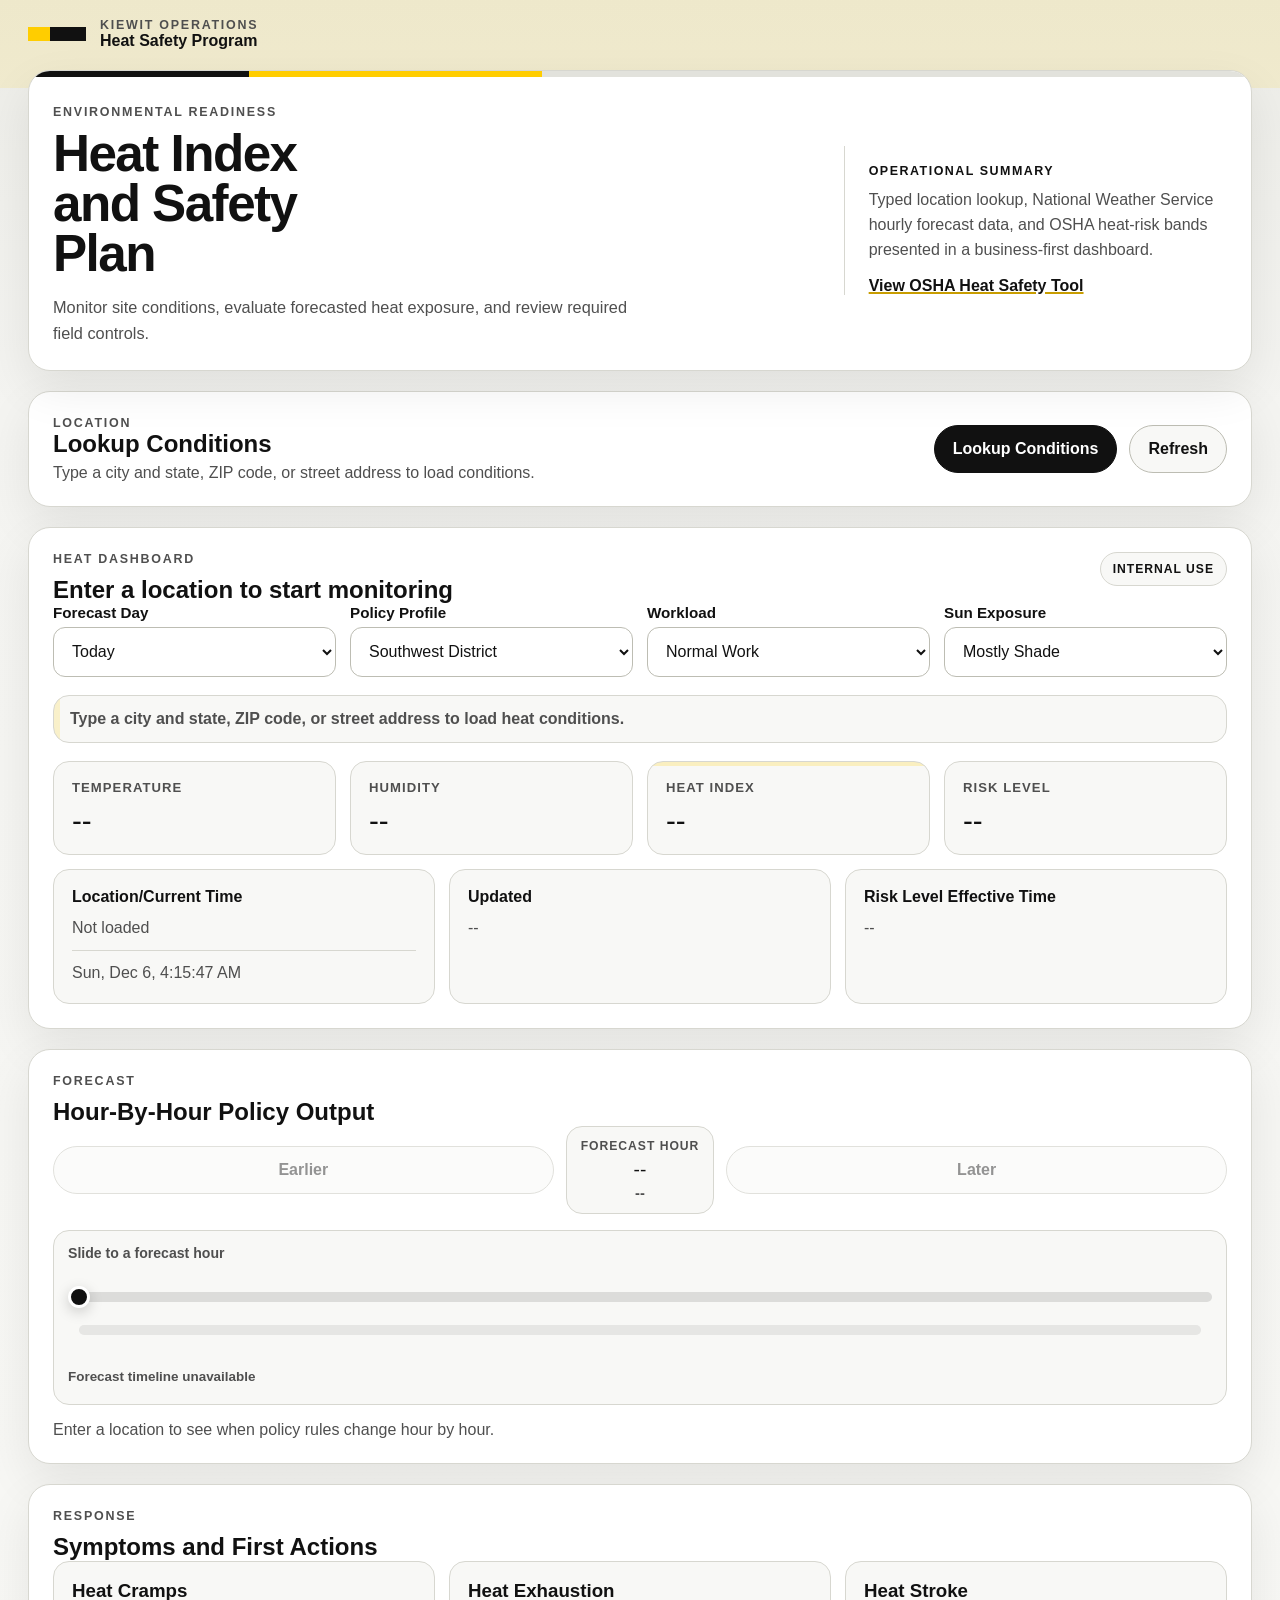
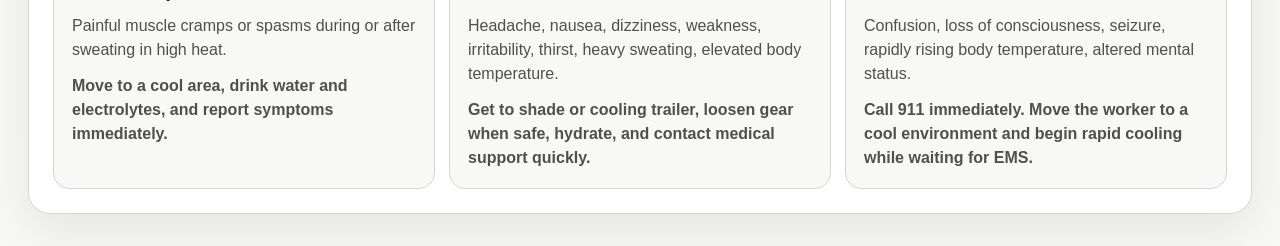
==== index.html @ 837e167f "Rename index-kiewit.html to index.html" ====
<!DOCTYPE html>
<html lang="en">
<head>
  <meta charset="UTF-8">
  <meta name="viewport" content="width=device-width, initial-scale=1.0">
  <title>Kiewit Heat Index Tool</title>
  <link rel="preconnect" href="https://api.weather.gov">
  <link rel="stylesheet" href="styles-kiewit.css">
</head>
<body>
  <div class="site-frame">
    <header class="topbar">
      <div class="topbar-mark" aria-hidden="true"></div>
      <div class="topbar-copy">
        <p class="topbar-kicker">Kiewit Operations</p>
        <p class="topbar-title">Heat Safety Program</p>
      </div>
    </header>

    <div class="page-shell">
      <header class="hero panel">
        <div class="hero-copy-block">
          <p class="eyebrow">Environmental Readiness</p>
          <h1>Heat Index and Safety Plan</h1>
          <p class="hero-copy">
            Monitor site conditions, evaluate forecasted heat exposure, and review required field controls.
          </p>
        </div>
        <aside class="hero-aside" aria-label="Program summary">
          <p class="hero-aside-label">Operational Summary</p>
          <p class="hero-aside-copy">
            Typed location lookup, National Weather Service hourly forecast data, and OSHA heat-risk
            bands presented in a business-first dashboard.
          </p>
          <a href="https://www.osha.gov/heat/heat-app" target="_blank" rel="noreferrer">View OSHA Heat Safety Tool</a>
        </aside>
      </header>

      <main class="app-grid">
        <section class="lookup-launcher panel">
          <div class="lookup-launcher-copy">
            <div>
              <p class="eyebrow">Location</p>
              <h2>Lookup Conditions</h2>
            </div>
            <p id="lookupMessage">Type a city and state, ZIP code, or street address to load conditions.</p>
          </div>
          <div class="lookup-launcher-actions">
            <button id="openLookupModalButton" type="button" class="primary-button">Lookup Conditions</button>
            <button id="refreshButton" class="secondary-button" type="button">Refresh</button>
          </div>
        </section>

        <section class="panel dashboard-panel">
          <div class="panel-head">
            <div>
              <p class="eyebrow">Heat Dashboard</p>
              <h2 id="welcomeTitle">Enter a location to start monitoring</h2>
            </div>
            <span class="status-pill">Internal Use</span>
          </div>

          <div class="controls-grid">
            <label id="forecastDayField">
              <span>Forecast Day</span>
              <select id="forecastDaySelect">
                <option value="today" selected>Today</option>
                <option value="tomorrow">Tomorrow</option>
              </select>
            </label>

            <label>
              <span>Policy Profile</span>
              <select id="policySelect">
                <option value="sop052">Southwest District</option>
                <option value="taxiway">Taxiway U</option>
              </select>
            </label>

            <label>
              <span>Workload</span>
              <select id="workloadSelect">
                <option value="light">Light Work</option>
                <option value="moderate" selected>Normal Work</option>
                <option value="heavy">Heavy Work</option>
              </select>
            </label>

            <label>
              <span>Sun Exposure</span>
              <select id="sunSelect">
                <option value="shade" selected>Mostly Shade</option>
                <option value="sun">Direct Sun</option>
              </select>
            </label>
          </div>

          <div class="status-banner" id="statusBanner">
            Type a city and state, ZIP code, or street address to load heat conditions.
          </div>

          <div class="metric-grid">
            <article class="metric-card">
              <p class="metric-label">Temperature</p>
              <p class="metric-value" id="temperatureValue">--</p>
            </article>
            <article class="metric-card">
              <p class="metric-label">Humidity</p>
              <p class="metric-value" id="humidityValue">--</p>
            </article>
            <article class="metric-card metric-card-focus">
              <p class="metric-label">Heat Index</p>
              <p class="metric-value" id="heatIndexValue">--</p>
            </article>
            <article class="metric-card">
              <p class="metric-label">Risk Level</p>
              <p class="metric-value" id="riskLevelValue">--</p>
            </article>
          </div>

          <div class="meta-grid">
            <article class="meta-card">
              <h3>Location/Current Time</h3>
              <p id="locationValue">Not loaded</p>
              <p id="currentTimeValue" class="meta-secondary">--</p>
            </article>
            <article class="meta-card">
              <h3>Updated</h3>
              <p id="updatedValue">--</p>
            </article>
            <article class="meta-card">
              <h3>Risk Level Effective Time</h3>
              <p id="sourceValue">--</p>
            </article>
          </div>
        </section>

        <section class="panel timeline-panel">
          <div class="panel-head">
            <div>
              <p class="eyebrow">Forecast</p>
              <h2>Hour-By-Hour Policy Output</h2>
            </div>
          </div>

          <div class="timeline-toolbar" aria-label="Forecast hour navigation">
            <button id="timelinePrevButton" class="secondary-button timeline-nav-button" type="button">Earlier</button>
            <div class="timeline-position">
              <p class="timeline-position-label">Forecast Hour</p>
              <p id="timelinePositionValue" class="timeline-position-value">--</p>
              <p id="timelineCountValue" class="timeline-count">--</p>
            </div>
            <button id="timelineNextButton" class="secondary-button timeline-nav-button" type="button">Later</button>
          </div>

          <label class="timeline-slider-wrap" for="timelineSlider">
            <span class="timeline-slider-label">Slide to a forecast hour</span>
            <input id="timelineSlider" class="timeline-slider" type="range" min="0" max="0" step="1" value="0">
            <div id="timelineSliderMarkers" class="timeline-slider-markers" aria-hidden="true"></div>
            <div id="timelineSliderLabels" class="timeline-slider-labels" aria-hidden="true"></div>
            <span id="timelineSliderHint" class="timeline-slider-hint">Forecast timeline unavailable</span>
          </label>

          <div id="timelineContent" class="timeline-content">
            <p class="empty-state">Enter a location to see when policy rules change hour by hour.</p>
          </div>
        </section>

        <section class="panel emergency-panel">
          <div class="panel-head">
            <div>
              <p class="eyebrow">Response</p>
              <h2>Symptoms and First Actions</h2>
            </div>
          </div>

          <div class="symptom-grid" id="symptomGrid"></div>
        </section>
      </main>
    </div>
  </div>

  <div id="lookupModal" class="modal-shell hidden" role="dialog" aria-modal="true" aria-labelledby="lookupModalTitle">
    <div id="lookupModalBackdrop" class="modal-backdrop"></div>
    <section class="modal-card">
      <div class="panel-head modal-head">
        <div>
          <p class="eyebrow">Location</p>
          <h2 id="lookupModalTitle">Lookup Conditions</h2>
        </div>
        <button id="closeLookupModalButton" type="button" class="secondary-button modal-close-button" aria-label="Close location lookup">Close</button>
      </div>

      <form id="locationForm" class="stack-form">
        <label>
          <span>Location</span>
          <input id="locationInput" name="location" type="text" placeholder="Enter zip code, city and state, or street address" required>
        </label>

        <button id="lookupButton" type="submit" class="primary-button">Check Heat Conditions</button>
      </form>

      <div class="modal-help">
        <span class="status-pill">No Login Required</span>
      </div>
    </section>
  </div>

  <template id="symptomTemplate">
    <article class="symptom-card">
      <h3></h3>
      <p class="symptom-signs"></p>
      <p class="symptom-actions"></p>
    </article>
  </template>

  <template id="timelineTemplate">
    <article class="timeline-card">
      <div class="timeline-top">
        <div>
          <h3 class="timeline-time"></h3>
          <p class="timeline-forecast"></p>
        </div>
        <span class="timeline-badge"></span>
      </div>
      <div class="timeline-metrics"></div>
      <ul class="timeline-actions"></ul>
    </article>
  </template>

  <script src="app.js"></script>
</body>
</html>
---- styles-kiewit.css ----
:root {
  --bg: #f4f4f1;
  --surface: #ffffff;
  --surface-alt: #f8f8f6;
  --surface-strong: #efefeb;
  --ink: #111111;
  --muted: #4f4f4f;
  --line: #d7d7d0;
  --line-strong: #bdbdb3;
  --brand: #ffcd00;
  --brand-deep: #c89d00;
  --shadow: 0 18px 48px rgba(0, 0, 0, 0.08);
  --radius-lg: 22px;
  --radius-md: 16px;
  --radius-sm: 12px;
  --font-display: "Segoe UI Semibold", "Arial", sans-serif;
  --font-body: "Segoe UI", "Arial", sans-serif;
}

* {
  box-sizing: border-box;
}

html {
  background: #e9e9e3;
}

body {
  margin: 0;
  min-height: 100vh;
  font-family: var(--font-body);
  color: var(--ink);
  background:
    linear-gradient(180deg, rgba(255, 205, 0, 0.12) 0, rgba(255, 205, 0, 0.12) 88px, transparent 88px),
    linear-gradient(180deg, #ecece7 0%, var(--bg) 22%, #f8f8f5 100%);
}

body.modal-open {
  overflow: hidden;
}

.site-frame {
  min-height: 100vh;
}

.topbar {
  display: flex;
  align-items: center;
  gap: 14px;
  padding: 18px 28px 0;
  max-width: 1400px;
  margin: 0 auto;
}

.topbar-mark {
  width: 58px;
  height: 14px;
  background: var(--ink);
  box-shadow: inset 22px 0 0 var(--brand);
}

.topbar-copy p {
  margin: 0;
}

.topbar-kicker {
  font-size: 0.78rem;
  text-transform: uppercase;
  letter-spacing: 0.14em;
  color: var(--muted);
  font-weight: 700;
}

.topbar-title {
  margin-top: 2px;
  font-size: 1rem;
  font-weight: 700;
}

.page-shell {
  max-width: 1400px;
  margin: 0 auto;
  padding: 20px 28px 32px;
}

.panel {
  background: var(--surface);
  border: 1px solid var(--line);
  border-radius: var(--radius-lg);
  box-shadow: var(--shadow);
  padding: 24px;
}

.hero {
  display: grid;
  grid-template-columns: minmax(0, 1.9fr) minmax(280px, 0.95fr);
  gap: 24px;
  align-items: stretch;
  margin-bottom: 20px;
  overflow: hidden;
  position: relative;
}

.hero::before {
  content: "";
  position: absolute;
  inset: 0 0 auto 0;
  height: 6px;
  background: linear-gradient(90deg, var(--ink) 0 18%, var(--brand) 18% 42%, #e2e2dc 42% 100%);
}

.hero-copy-block {
  padding-top: 10px;
}

.hero h1,
.panel h2,
.panel h3 {
  margin: 0;
  font-family: var(--font-display);
}

.hero h1 {
  max-width: 12ch;
  font-size: clamp(2.1rem, 4vw, 4rem);
  line-height: 0.98;
  letter-spacing: -0.03em;
}

.eyebrow {
  margin: 0 0 10px;
  text-transform: uppercase;
  letter-spacing: 0.14em;
  font-size: 0.78rem;
  color: var(--muted);
  font-weight: 800;
}

.hero-copy,
.lookup-launcher-copy p,
.meta-card p,
.symptom-card p,
.status-banner,
.timeline-forecast,
.timeline-position-label,
.timeline-count,
.timeline-slider-label,
.timeline-slider-hint,
.empty-state,
.hero-aside-copy {
  color: var(--muted);
}

.hero-copy {
  max-width: 66ch;
  margin: 14px 0 0;
  font-size: 1.02rem;
  line-height: 1.6;
}

.hero-aside {
  padding: 18px 0 0 24px;
  border-left: 1px solid var(--line);
  align-self: center;
}

.hero-aside-label {
  margin: 0 0 10px;
  font-size: 0.78rem;
  font-weight: 800;
  text-transform: uppercase;
  letter-spacing: 0.12em;
}

.hero-aside-copy {
  margin: 0 0 14px;
  line-height: 1.55;
}

.hero-aside a {
  color: var(--ink);
  font-weight: 700;
  text-decoration-color: var(--brand-deep);
  text-decoration-thickness: 2px;
}

.app-grid {
  display: grid;
  grid-template-columns: 1fr;
  gap: 20px;
}

.lookup-launcher,
.panel-head,
.timeline-top {
  display: flex;
  justify-content: space-between;
  gap: 16px;
  align-items: start;
}

.lookup-launcher {
  align-items: center;
}

.lookup-launcher-copy {
  display: grid;
  gap: 6px;
}

.lookup-launcher-copy p {
  margin: 0;
}

.lookup-launcher-actions {
  display: flex;
  gap: 12px;
  align-items: center;
}

.status-pill {
  display: inline-flex;
  align-items: center;
  min-height: 34px;
  padding: 7px 12px;
  border-radius: 999px;
  border: 1px solid var(--line);
  background: var(--surface-alt);
  color: var(--ink);
  font-size: 0.76rem;
  font-weight: 800;
  text-transform: uppercase;
  letter-spacing: 0.08em;
}

.stack-form,
.controls-grid,
.metric-grid,
.meta-grid,
.symptom-grid,
.timeline-content {
  display: grid;
  gap: 14px;
}

.controls-grid {
  grid-template-columns: repeat(4, minmax(0, 1fr));
}

label span {
  display: block;
  margin-bottom: 6px;
  font-weight: 700;
  font-size: 0.95rem;
}

input,
select,
button {
  font: inherit;
}

input,
select {
  width: 100%;
  min-height: 50px;
  border: 1px solid var(--line-strong);
  border-radius: var(--radius-sm);
  padding: 12px 14px;
  background: #fff;
  color: var(--ink);
}

input:focus,
select:focus,
button:focus-visible,
.timeline-slider:focus-visible {
  outline: 3px solid rgba(255, 205, 0, 0.55);
  outline-offset: 2px;
}

button {
  min-height: 48px;
  border: 1px solid transparent;
  border-radius: 999px;
  padding: 12px 18px;
  font-weight: 800;
  cursor: pointer;
  transition: background-color 0.16s ease, border-color 0.16s ease, transform 0.16s ease;
}

button:hover:not(:disabled) {
  transform: translateY(-1px);
}

button:disabled {
  cursor: not-allowed;
  opacity: 0.45;
}

.primary-button {
  background: var(--ink);
  color: #fff;
  border-color: var(--ink);
}

.primary-button:hover:not(:disabled) {
  background: #242424;
}

.secondary-button {
  background: var(--surface-alt);
  color: var(--ink);
  border-color: var(--line-strong);
}

.secondary-button:hover:not(:disabled) {
  background: #f0f0eb;
}

.status-banner {
  margin: 18px 0;
  padding: 14px 16px;
  border-radius: var(--radius-md);
  border: 1px solid var(--line);
  background:
    linear-gradient(90deg, rgba(255, 205, 0, 0.18) 0 6px, transparent 6px),
    var(--surface-alt);
  font-weight: 600;
}

.metric-grid {
  grid-template-columns: repeat(4, minmax(0, 1fr));
}

.metric-card,
.meta-card,
.symptom-card,
.timeline-card,
.timeline-position,
.timeline-slider-wrap {
  border: 1px solid var(--line);
  border-radius: var(--radius-md);
}

.metric-card,
.meta-card,
.symptom-card,
.timeline-card {
  background: var(--surface-alt);
  padding: 18px;
}

.metric-card-focus {
  background:
    linear-gradient(180deg, rgba(255, 205, 0, 0.22) 0 4px, transparent 4px),
    var(--surface-alt);
}

.metric-label {
  margin: 0 0 10px;
  font-size: 0.82rem;
  text-transform: uppercase;
  letter-spacing: 0.08em;
  color: var(--muted);
  font-weight: 800;
}

.metric-value {
  margin: 0;
  font-size: clamp(1.85rem, 2.2vw, 2.8rem);
  line-height: 1.05;
  font-family: var(--font-display);
}

.meta-grid {
  grid-template-columns: repeat(3, minmax(0, 1fr));
  margin-top: 14px;
}

.meta-card h3 {
  font-size: 1rem;
}

.meta-card p {
  margin: 10px 0 0;
  line-height: 1.5;
}

.meta-secondary {
  padding-top: 10px;
  border-top: 1px solid var(--line);
}

.timeline-toolbar {
  display: grid;
  grid-template-columns: minmax(0, 1fr) auto minmax(0, 1fr);
  gap: 12px;
  align-items: center;
  margin-bottom: 16px;
}

.timeline-position {
  text-align: center;
  padding: 12px 14px;
  background: var(--surface-alt);
}

.timeline-position-label {
  margin: 0;
  font-size: 0.76rem;
  letter-spacing: 0.08em;
  text-transform: uppercase;
  font-weight: 800;
}

.timeline-position-value {
  margin: 6px 0 4px;
  font-size: 1.2rem;
  font-family: var(--font-display);
}

.timeline-count {
  margin: 0;
  font-size: 0.92rem;
  font-weight: 600;
}

.timeline-nav-button {
  width: 100%;
}

.timeline-slider-wrap {
  --timeline-thumb-size: 22px;
  display: grid;
  gap: 8px;
  margin-bottom: 16px;
  padding: 14px;
  background: var(--surface-alt);
}

.timeline-slider-label {
  font-size: 0.88rem;
  font-weight: 700;
}

.timeline-slider-hint {
  font-size: 0.84rem;
}

.timeline-slider {
  width: 100%;
  min-height: 44px;
  margin: 0;
  padding: 0;
  background: transparent;
  border: 0;
  border-radius: 0;
  -webkit-appearance: none;
  appearance: none;
}

.timeline-slider-markers {
  position: relative;
  height: 10px;
  width: calc(100% - var(--timeline-thumb-size));
  margin: -2px calc(var(--timeline-thumb-size) / 2) 0;
  border-radius: 999px;
  overflow: hidden;
  background: rgba(17, 17, 17, 0.08);
}

.timeline-slider-policy-segment {
  position: absolute;
  top: 0;
  height: 100%;
}

.timeline-slider-policy-segment.low {
  background: rgba(91, 132, 70, 0.72);
}

.timeline-slider-policy-segment.medium {
  background: rgba(255, 205, 0, 0.8);
}

.timeline-slider-policy-segment.high {
  background: rgba(230, 140, 0, 0.82);
}

.timeline-slider-policy-segment.extreme {
  background: rgba(179, 36, 24, 0.82);
}

.timeline-slider-labels {
  position: relative;
  min-height: 18px;
  width: calc(100% - var(--timeline-thumb-size));
  margin: 0 calc(var(--timeline-thumb-size) / 2);
}

.timeline-slider::-webkit-slider-runnable-track {
  height: 10px;
  border-radius: 999px;
  background: rgba(17, 17, 17, 0.12);
}

.timeline-slider::-webkit-slider-thumb {
  width: var(--timeline-thumb-size);
  height: var(--timeline-thumb-size);
  margin-top: -6px;
  border: 3px solid #fff;
  border-radius: 50%;
  background: var(--ink);
  box-shadow: 0 4px 14px rgba(0, 0, 0, 0.18);
  -webkit-appearance: none;
}

.timeline-slider::-moz-range-track {
  height: 10px;
  border: 0;
  border-radius: 999px;
  background: rgba(17, 17, 17, 0.12);
}

.timeline-slider::-moz-range-thumb {
  width: var(--timeline-thumb-size);
  height: var(--timeline-thumb-size);
  border: 3px solid #fff;
  border-radius: 50%;
  background: var(--ink);
  box-shadow: 0 4px 14px rgba(0, 0, 0, 0.18);
}

.timeline-slider-scale-label {
  position: absolute;
  top: 0;
  transform: translateX(-50%);
  font-size: 0.72rem;
  font-weight: 800;
  color: var(--muted);
  white-space: nowrap;
}

.timeline-slider-scale-label.edge-start {
  left: 0;
  transform: none;
}

.timeline-slider-scale-label.edge-end {
  right: 0;
  transform: none;
}

.timeline-slider-scale-tick {
  position: absolute;
  top: 4px;
  width: 1px;
  height: 8px;
  transform: translateX(-50%);
  background: rgba(17, 17, 17, 0.28);
  border-radius: 999px;
}

.timeline-top {
  align-items: flex-start;
}

.timeline-time {
  margin: 0;
}

.timeline-forecast {
  margin: 6px 0 0;
}

.timeline-badge {
  display: inline-flex;
  align-items: center;
  padding: 8px 12px;
  border-radius: 999px;
  font-size: 0.8rem;
  font-weight: 800;
  white-space: nowrap;
  border: 1px solid transparent;
}

.timeline-badge.low {
  background: rgba(91, 132, 70, 0.12);
  color: #35512a;
  border-color: rgba(91, 132, 70, 0.24);
}

.timeline-badge.medium {
  background: rgba(255, 205, 0, 0.16);
  color: #7b6100;
  border-color: rgba(200, 157, 0, 0.3);
}

.timeline-badge.high {
  background: rgba(230, 140, 0, 0.15);
  color: #8d4f00;
  border-color: rgba(230, 140, 0, 0.24);
}

.timeline-badge.extreme {
  background: rgba(179, 36, 24, 0.12);
  color: #8e1d14;
  border-color: rgba(179, 36, 24, 0.24);
}

.timeline-metrics {
  display: flex;
  flex-wrap: wrap;
  gap: 10px;
  margin-top: 14px;
}

.timeline-metrics span {
  padding: 8px 10px;
  border-radius: 12px;
  background: #fff;
  border: 1px solid var(--line);
  color: var(--ink);
  font-size: 0.9rem;
  font-weight: 700;
}

.timeline-actions {
  margin: 14px 0 0;
  padding-left: 18px;
}

.timeline-actions li + li {
  margin-top: 8px;
}

.timeline-action-shutdown {
  color: #8e1d14;
  font-weight: 800;
}

.timeline-card.change {
  border-color: var(--line-strong);
  box-shadow: inset 4px 0 0 var(--brand);
}

.empty-state {
  margin: 0;
}

.symptom-grid {
  grid-template-columns: repeat(3, minmax(0, 1fr));
}

.symptom-signs,
.symptom-actions {
  margin: 12px 0 0;
  line-height: 1.5;
}

.symptom-actions {
  font-weight: 800;
  color: var(--ink);
}

.hidden {
  display: none;
}

.modal-shell {
  position: fixed;
  inset: 0;
  z-index: 40;
  display: grid;
  place-items: center;
  padding: 18px;
}

.modal-shell.hidden {
  display: none;
}

.modal-backdrop {
  position: absolute;
  inset: 0;
  background: rgba(0, 0, 0, 0.42);
}

.modal-card {
  position: relative;
  z-index: 1;
  width: min(100%, 540px);
  background: var(--surface);
  border: 1px solid var(--line);
  border-radius: var(--radius-lg);
  box-shadow: var(--shadow);
  padding: 22px;
}

.modal-head {
  margin-bottom: 18px;
}

.modal-close-button {
  min-width: 96px;
}

.modal-help {
  margin-top: 14px;
}

.risk-low {
  background:
    linear-gradient(90deg, rgba(91, 132, 70, 0.22) 0 6px, transparent 6px),
    #f7faf6;
  border-color: rgba(91, 132, 70, 0.26);
}

.risk-moderate {
  background:
    linear-gradient(90deg, rgba(255, 205, 0, 0.34) 0 6px, transparent 6px),
    #fffdf3;
  border-color: rgba(200, 157, 0, 0.28);
}

.risk-high {
  background:
    linear-gradient(90deg, rgba(230, 140, 0, 0.28) 0 6px, transparent 6px),
    #fff8f0;
  border-color: rgba(230, 140, 0, 0.28);
}

.risk-extreme {
  background:
    linear-gradient(90deg, rgba(179, 36, 24, 0.22) 0 6px, transparent 6px),
    #fff5f4;
  border-color: rgba(179, 36, 24, 0.26);
}

@media (max-width: 1100px) {
  .hero {
    grid-template-columns: 1fr;
  }

  .hero-aside {
    padding: 18px 0 0;
    border-left: 0;
    border-top: 1px solid var(--line);
  }

  .controls-grid,
  .metric-grid,
  .meta-grid,
  .symptom-grid {
    grid-template-columns: repeat(2, minmax(0, 1fr));
  }
}

@media (max-width: 760px) {
  .topbar,
  .page-shell {
    padding-left: 12px;
    padding-right: 12px;
  }

  .hero,
  .panel-head,
  .lookup-launcher,
  .timeline-top {
    display: flex;
    flex-direction: column;
    align-items: stretch;
  }

  .hero h1 {
    max-width: none;
    font-size: clamp(2rem, 9vw, 2.8rem);
  }

  .lookup-launcher-actions {
    flex-direction: column;
  }

  .controls-grid,
  .metric-grid,
  .meta-grid,
  .symptom-grid {
    grid-template-columns: 1fr;
  }

  .lookup-launcher-actions button,
  .timeline-nav-button,
  .modal-close-button {
    width: 100%;
  }

  .timeline-toolbar {
    grid-template-columns: 1fr 1fr;
  }

  .timeline-position {
    grid-column: 1 / -1;
    order: -1;
  }

  .modal-shell {
    padding: 12px;
    align-items: end;
  }

  .modal-card {
    width: 100%;
    border-bottom-left-radius: 0;
    border-bottom-right-radius: 0;
  }
}
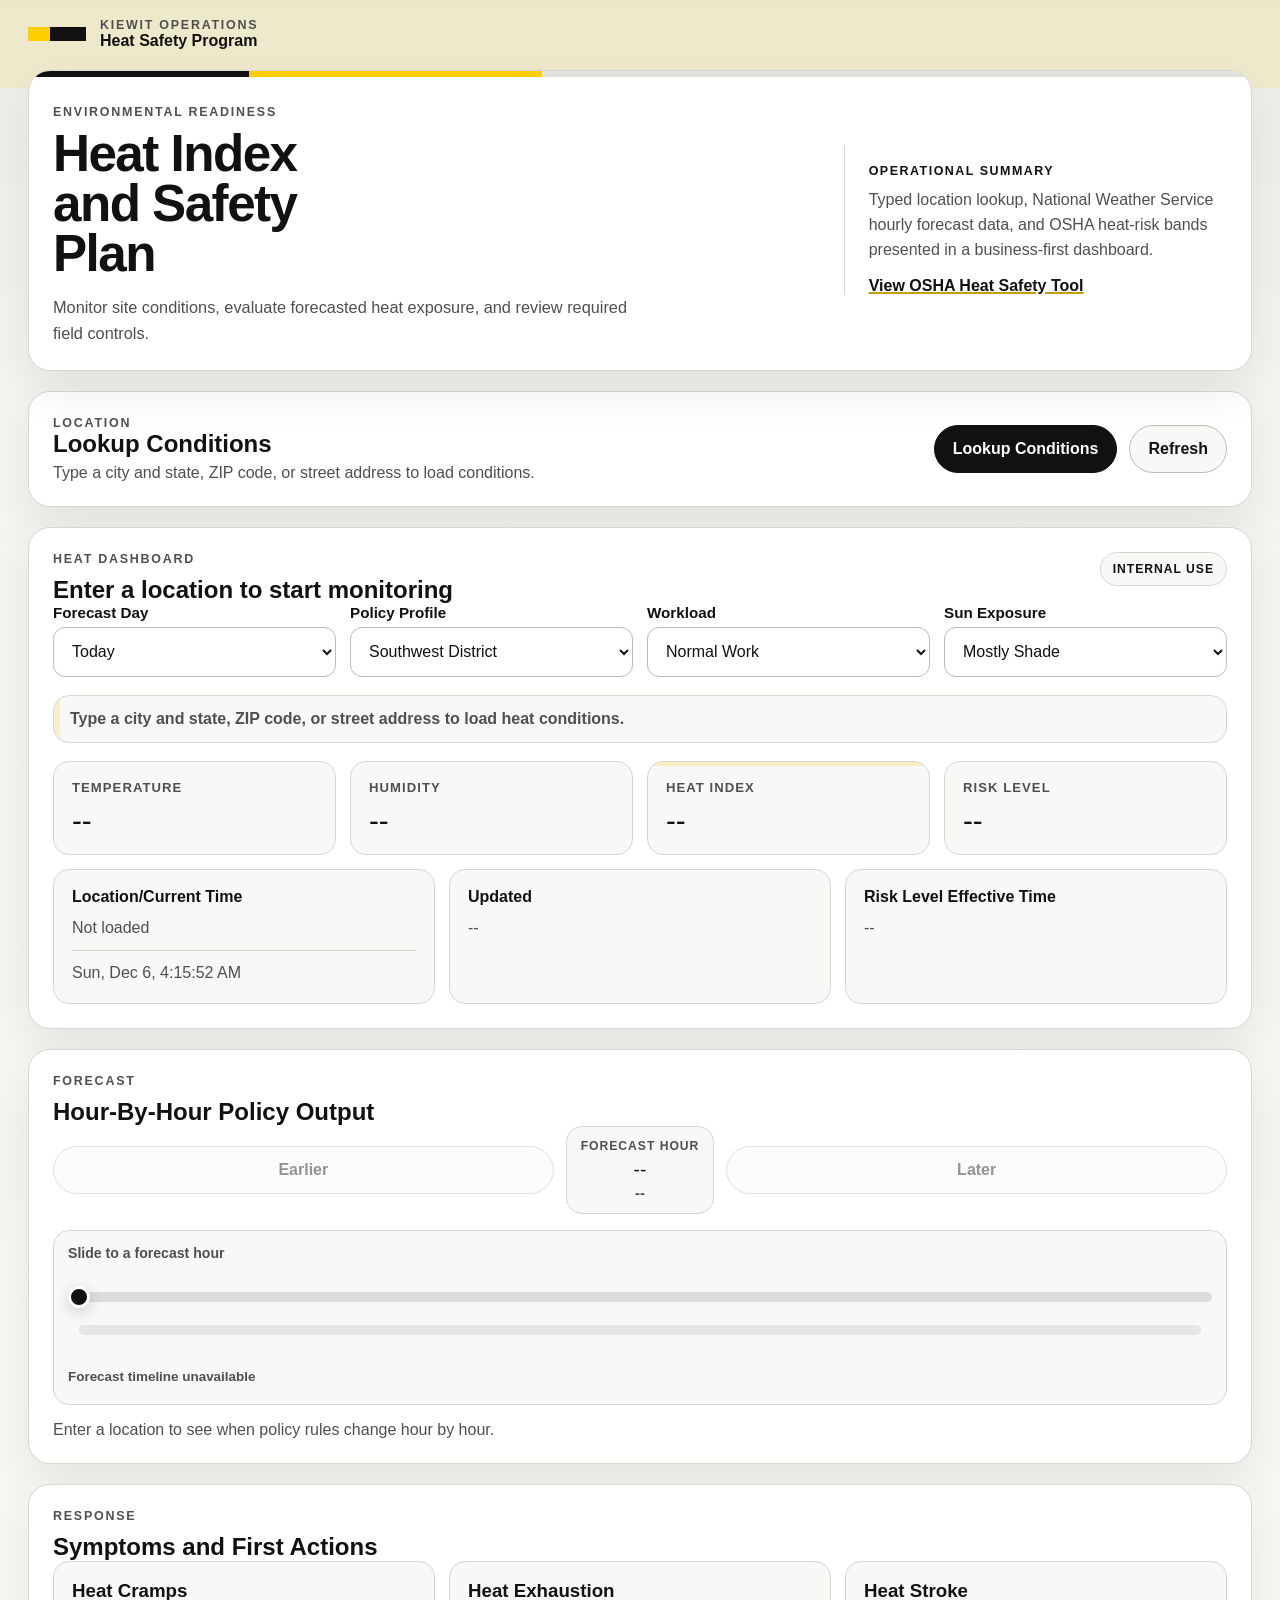
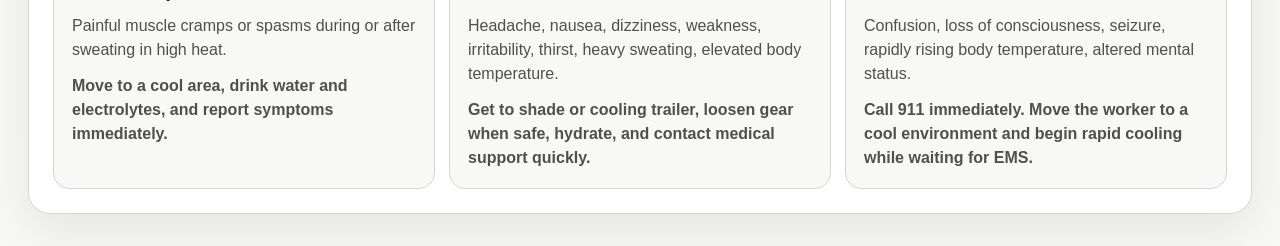
==== commit e7169ee2: "Rename index-kiewit.html to index.html" ====
--- a/index.html
+++ b/index.html
@@ -194,7 +194,7 @@
       <form id="locationForm" class="stack-form">
         <label>
           <span>Location</span>
-          <input id="locationInput" name="location" type="text" placeholder="Enter zip code, city and state, or street address" required>
+          <input id="locationInput" name="location" type="text" placeholder="Enter Zip Code" required>
         </label>
 
         <button id="lookupButton" type="submit" class="primary-button">Check Heat Conditions</button>
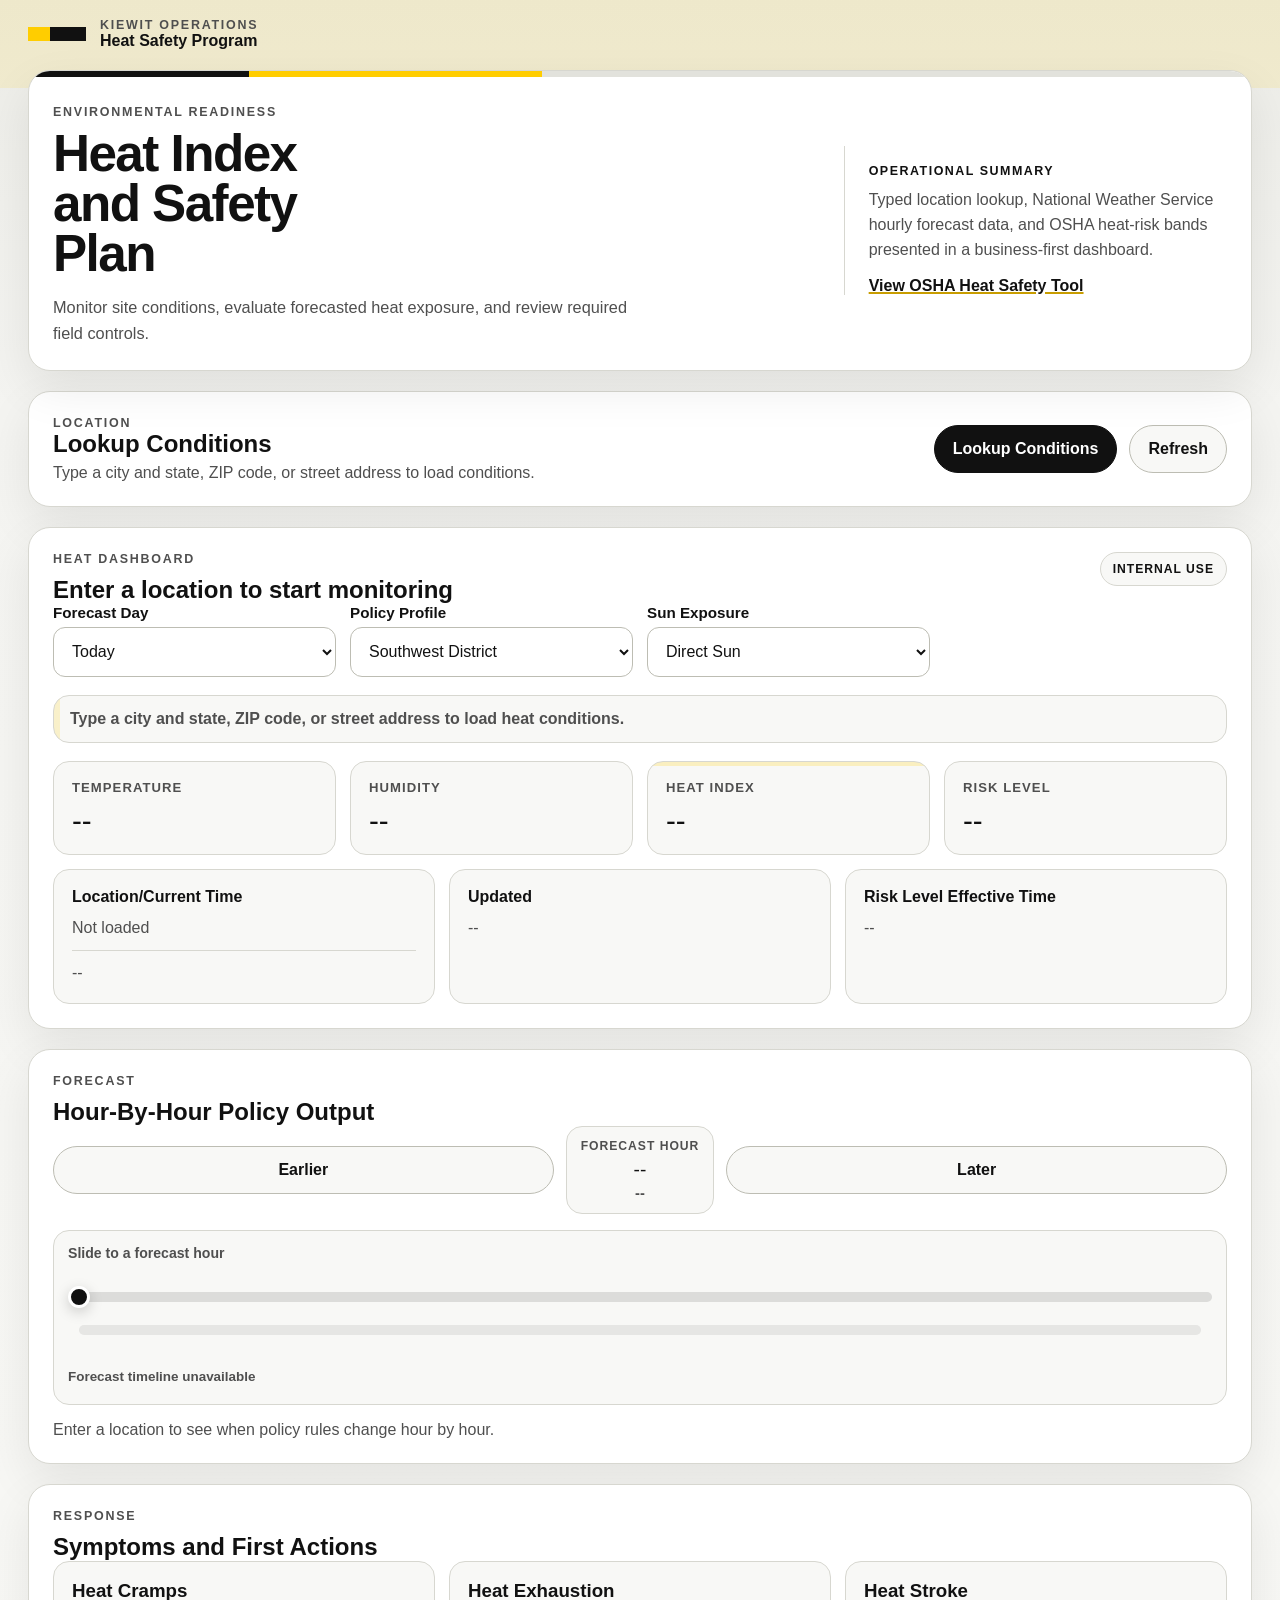
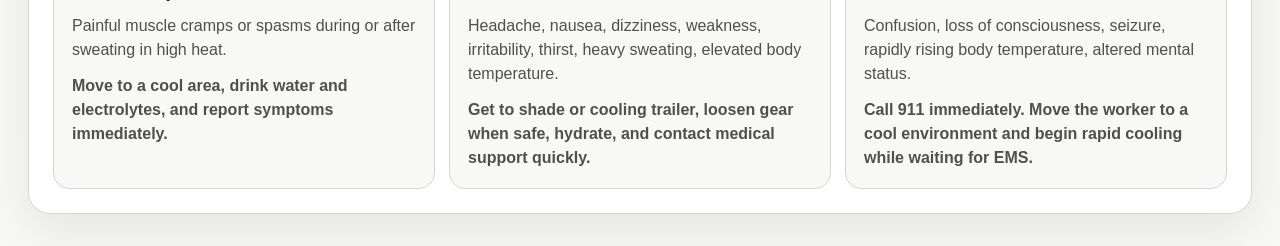
==== commit 98399b1b: "Update index.html" ====
--- a/index.html
+++ b/index.html
@@ -78,19 +78,10 @@
             </label>
 
             <label>
-              <span>Workload</span>
-              <select id="workloadSelect">
-                <option value="light">Light Work</option>
-                <option value="moderate" selected>Normal Work</option>
-                <option value="heavy">Heavy Work</option>
-              </select>
-            </label>
-
-            <label>
               <span>Sun Exposure</span>
               <select id="sunSelect">
-                <option value="shade" selected>Mostly Shade</option>
-                <option value="sun">Direct Sun</option>
+                <option value="shade">Mostly Shade</option>
+                <option value="sun" selected>Direct Sun</option>
               </select>
             </label>
           </div>
